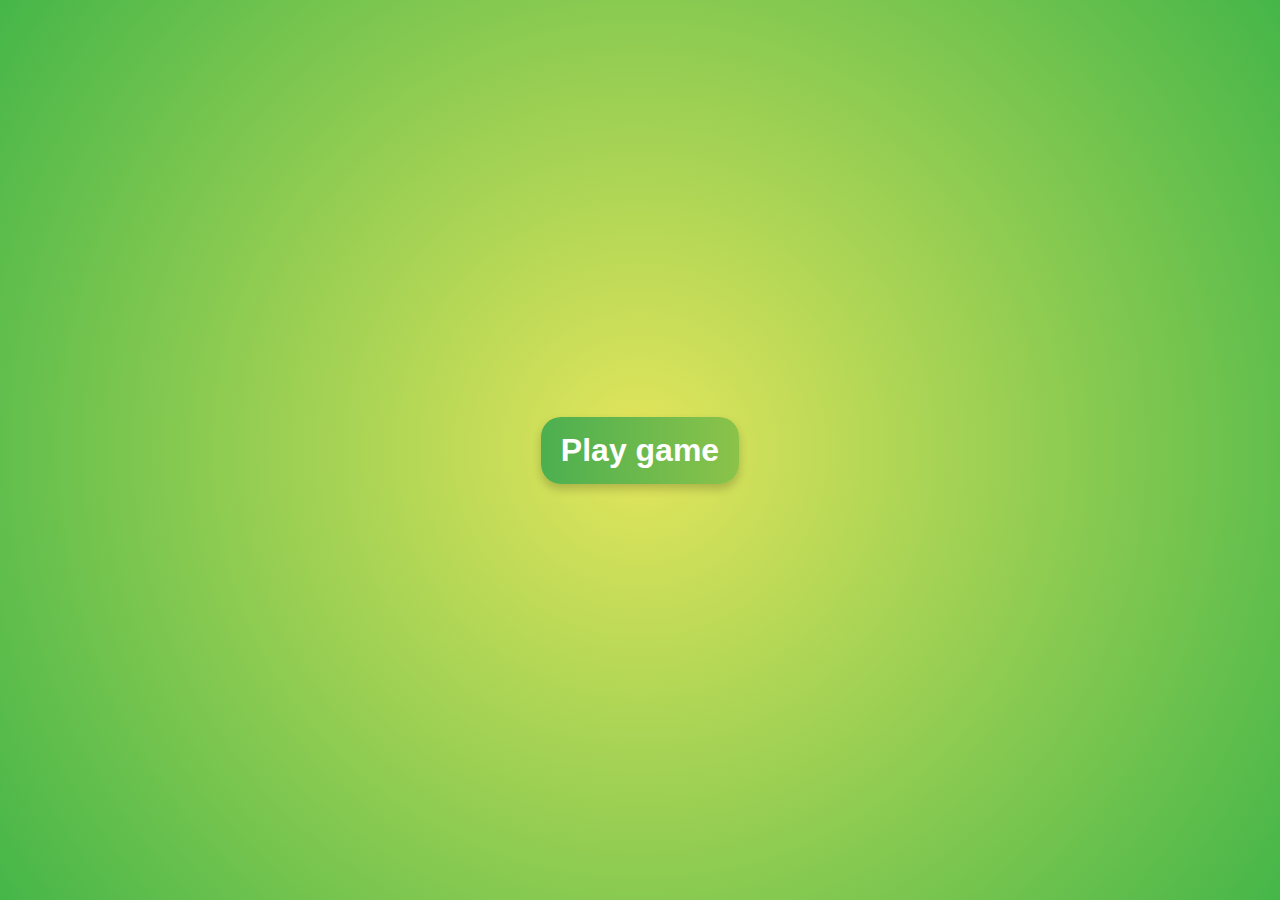
==== playgame.html @ 46baa1d8 "playgame screen" ====
<!DOCTYPE html>
<html lang="en">
<head>
    <meta charset="UTF-8">
    <meta name="viewport" content="width=device-width, initial-scale=1.0">
    <title>Whack a mole</title>
    <link rel="stylesheet" href="assets/css/styles.css">
</head>

<style>
    body {
        display: flex;
        align-items: center;
        justify-content: center;
        height: 100vh;
        background: radial-gradient(circle, #dce35b 5%, #45b649);
    }
</style>

<body>

    <button id="playgame">Play game</button>

    <script src="assets/JS/script.js"></script>
</body>
</html>
---- assets/css/styles.css ----
* {
    padding: 0;
    margin: 0;
    box-sizing: border-box;
}

#backgroundimg img {
    position: absolute;
    z-index: -99;
    width: 100%;
    height: 100%;
}

/*score counter*/ 
#scoretext {
    position: absolute;
    justify-content: center;
    top: 50%;
    left: 42%;
    transform: translate(-50%, -50%); /* Centers the element vertically and horizontally */
    margin-top: 50px;
    margin-right: 20px;
    font-size: 1.55rem;
    font-weight: bold;
    font-family: 'Comic Sans MS', cursive, sans-serif;
    color: #fff;
    background: linear-gradient(to right, #4CAF50, #8BC34A); /* Green gradient */
    padding: 15px 20px;
    border-radius: 20px;
    text-align: center;
    box-shadow: 0 5px 10px rgba(0, 0, 0, 0.2);
    
}


/*timer*/ 
#countdowntext {
    position: absolute;
    justify-content: center;
    top: 45.5%;
    right: 34%;
    margin-top: 50px;
    margin-right: 20px;
    font-size: 1.55rem;
    font-weight: bold;
    font-family: 'Comic Sans MS', cursive, sans-serif;
    color: #fff;
    background: linear-gradient(to right, #4CAF50, #8BC34A); /* Green gradient */
    padding: 15px 20px;
    border-radius: 20px;
    text-align: center;
    box-shadow: 0 5px 10px rgba(0, 0, 0, 0.2);
}

#difficulty {
    position: absolute;
    display: flex;
    flex-direction: row;
    top: 13%; /* Positioning vertically */
    right:23%; /* Positioning horizontally */
    transform: translate(-50%, -50%); /* Centering */
    gap: 55px;
}

.difficultyclass {
    justify-content: center;
    font-size: 1.25rem;
    font-weight: bold;
    font-family: 'Comic Sans MS', cursive, sans-serif;
    color: #fff;
    background: linear-gradient(to right, #4CAF50, #8BC34A); 
    padding: 15px 20px;
    border-radius: 20px;
    text-align: center;
    box-shadow: 0 5px 10px rgba(0, 0, 0, 0.2);
    border: none;
    transition: transform 0.2s ease-in-out; /* Smooth hover effect */
}

/*hover effects*/ 
.difficultyclass:hover {
    transform: scale(1.1); /* Slightly enlarge the button */
}

/*gameboard styles*/ 
#gameboard {
    position: absolute;
    top: 50%;
    left: 50%; 
    transform: translate(-50%, -50%); 
    width: 1100px; 
    height: 650px; 
    background: linear-gradient(to bottom, #fff8b5, #b6d7a8);
    border: 3px solid black; 
    border-radius: 15px; 
    z-index: -1;

}

/*moles styles*/ 
.toprow,.bottomrow {
    display: flex;
    flex-direction:row;
}

.toprow {
    gap: 50px;
    margin-left: 6.5rem;
}

.bottomrow {
    margin-left: 16rem;
    gap:120px;
}

.pair {
    position: relative; 
    width: 9rem; 
    height: 9rem; 
    display: flex;
    justify-content: center;
    align-items: center;
    margin:6rem;
}


.mole {
    position: absolute;
    height: 7.5rem; 
    width: auto;
    margin-top: 6rem;
    margin-left: 6rem;
    z-index: 0;
    background: none;
    transform: translateY(60px);
}

/*hole styles*/ 
.hole {
    position: absolute;
    height: 6rem; 
    width: auto;
    margin-top: 14rem;
    margin-left: 6.25rem;
    z-index: 1;
    background: none;
}


/*play game button*/ 
#playgame {
    font-size: 2rem;
    font-weight: bold;
    font-family: 'Comic Sans MS', cursive, sans-serif;
    color: #fff;
    background: linear-gradient(to right, #4CAF50, #8BC34A); 
    padding: 15px 20px;
    border-radius: 20px;
    box-shadow: 0 5px 10px rgba(0, 0, 0, 0.2);
    border: none;
    transition: transform 0.2s ease-in-out; /* Smooth hover effect */
}
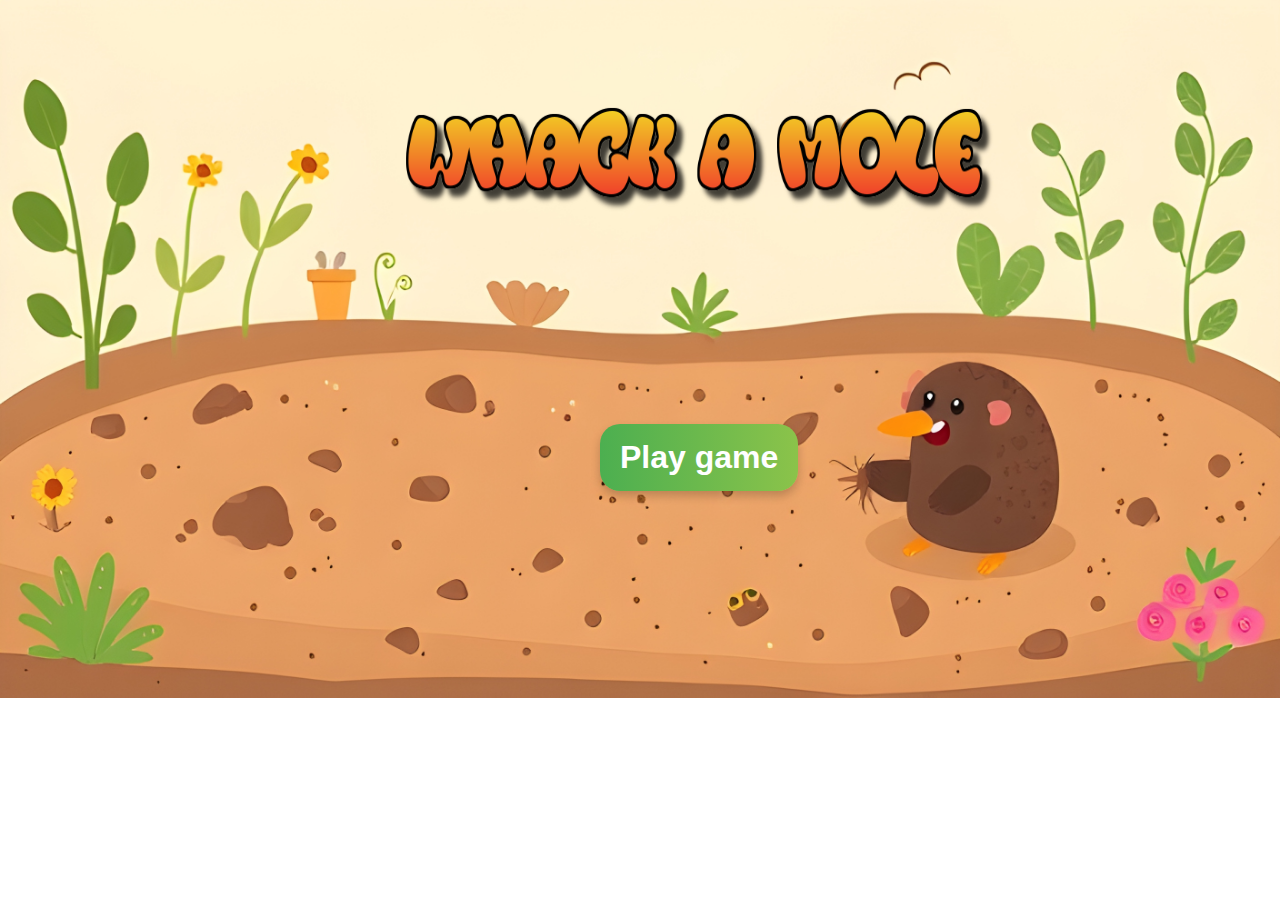
==== commit 04372bcd: "playgame screen update" ====
--- a/playgame.html
+++ b/playgame.html
@@ -9,17 +9,21 @@
 
 <style>
     body {
-        display: flex;
-        align-items: center;
-        justify-content: center;
-        height: 100vh;
-        background: radial-gradient(circle, #dce35b 5%, #45b649);
+        background: url('./assets/images/bppg.jpg');
+        background-repeat: no-repeat;
+        background-size: cover;
     }
+   
 </style>
 
 <body>
+  
+    <img id="title" src="assets/images/whackamoletitle.png" alt="WHACK A MOLE (title)">
 
-    <button id="playgame">Play game</button>
+    <div id="playgamediv">
+        <button id="playgame">Play game</button>
+    </div>
+    
 
     <script src="assets/JS/script.js"></script>
 </body>
--- a/assets/css/styles.css
+++ b/assets/css/styles.css
@@ -148,7 +148,11 @@
 
 
 /*play game button*/ 
+
 #playgame {
+    margin: 100px;
+    margin-bottom: 60px;
+    margin-left: 600px;
     font-size: 2rem;
     font-weight: bold;
     font-family: 'Comic Sans MS', cursive, sans-serif;
@@ -158,5 +162,30 @@
     border-radius: 20px;
     box-shadow: 0 5px 10px rgba(0, 0, 0, 0.2);
     border: none;
-    transition: transform 0.2s ease-in-out; /* Smooth hover effect */
-}+    transition: background-color 0.3s ease;
+    animation: breathe 2s infinite;
+}
+
+@keyframes breathe {
+    0% {
+      transform: scale(1); /* normal size */
+    }
+    50% {
+      transform: scale(1.1); /* expand */
+    }
+    100% {
+      transform: scale(1); /* back to normal size */
+    }
+}
+
+#title {
+    margin: 100px;
+    margin-left: 400px;
+    margin-top: 100px;
+    height:120px ;
+    width: 600px;
+}
+
+
+
+
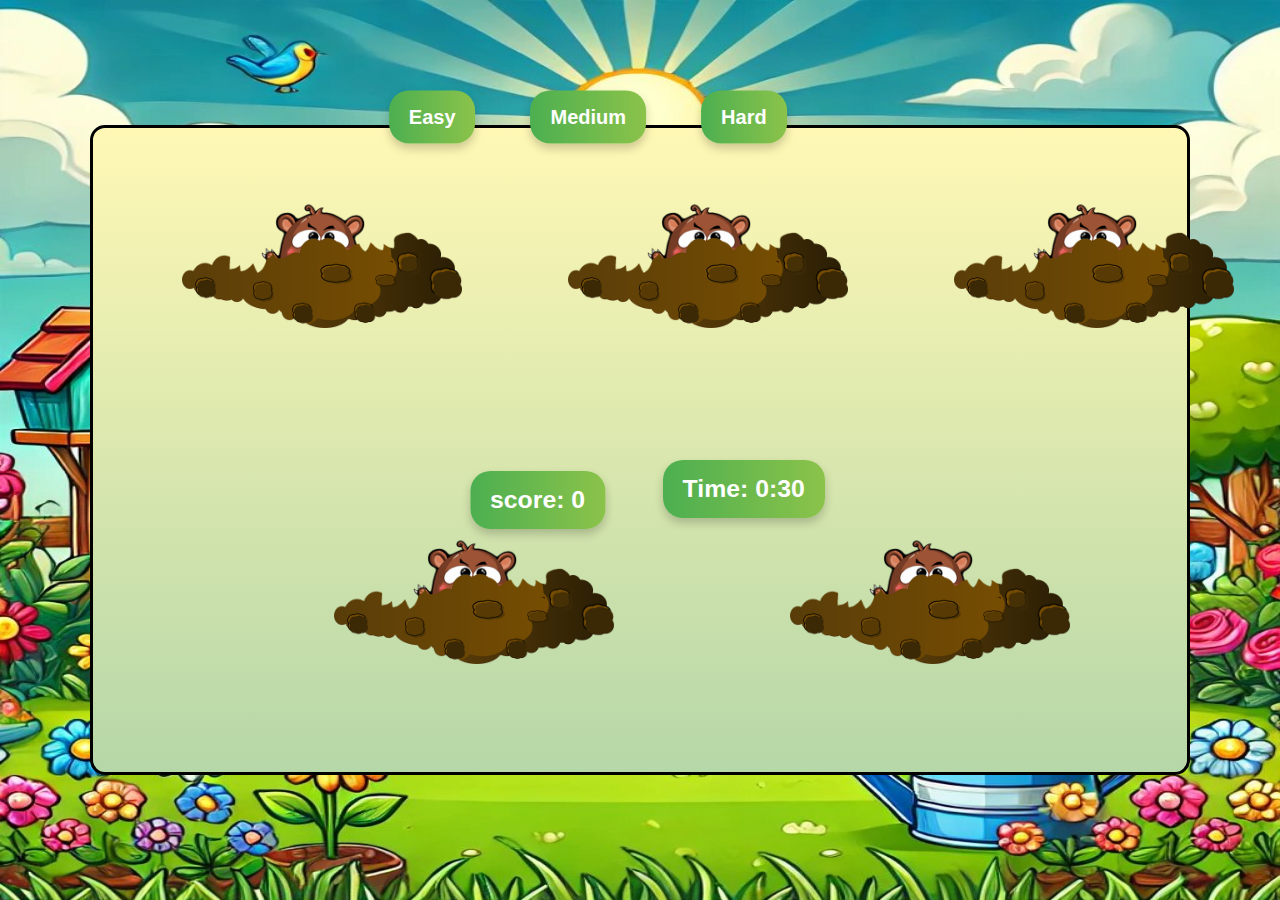
==== commit 12a034b0: "file name changes/deployment fix" ====
--- a/playgame.html
+++ b/playgame.html
@@ -6,25 +6,70 @@
     <title>Whack a mole</title>
     <link rel="stylesheet" href="assets/css/styles.css">
 </head>
+<body>
 
-<style>
-    body {
-        background: url('./assets/images/bppg.jpg');
-        background-repeat: no-repeat;
-        background-size: cover;
-    }
-   
-</style>
+    <div id="backgroundimg">
+        <img src="assets/images/background.png" alt="background image" >
+    </div>
 
-<body>
-  
-    <img id="title" src="assets/images/whackamoletitle.png" alt="WHACK A MOLE (title)">
+    <!--Game board-->
+    <div class="gameboard">
+        <div id="gameboard">
+        </div>
+    </div>
 
-    <div id="playgamediv">
-        <button id="playgame">Play game</button>
+    <!--Score Counter-->
+    <div >
+        <h2 id="scoretext">score: <span id="scorenumber">0</span></h2>
     </div>
+
+    <!--Timer-->
+    <div>
+        <h2 id="countdowntext">Time: <span id="countdown" ></span></h2>
+    </div>
+
+
+    <!--difficulty levels-->
+    <div id="difficulty">
+        <button class="difficultyclass" id="easy">
+            Easy
+        </button>
+        <button class="difficultyclass" id="medium">
+            Medium
+        </button>
+        <button class="difficultyclass" id="hard">
+            Hard
+        </button>
+    </div>
+
+    <!--Moles and Hole pairs-->
+        <div class="toprow">
+            <div class="pair">
+                <img src="assets/images/mole.png" alt="mole" id="mole1" class="mole" data-clicked="false">
+                <img src="assets/images/mole-dirt.png" alt="mole hole " class="hole">
+            </div>
+            <div class="pair">
+                <img src="assets/images/mole.png" alt="mole" id="mole2" class="mole" data-clicked="false">
+                <img src="assets/images/mole-dirt.png" alt="mole hole " class="hole">
+            </div>
+            <div class="pair">
+                <img src="assets/images/mole.png" alt="mole" id="mole3" class="mole" data-clicked="false">
+                <img src="assets/images/mole-dirt.png" alt="mole hole " class="hole">
+            </div>
+        </div>
+        <div class="bottomrow">
+            <div class="pair">
+                <img src="assets/images/mole.png" alt="mole" id="mole4" class="mole" data-clicked="false">
+                <img src="assets/images/mole-dirt.png" alt="mole hole " class="hole">
+            </div>
+            <div class="pair">
+                <img src="assets/images/mole.png" alt="mole" id="mole5" class="mole" data-clicked="false">
+                <img src="assets/images/mole-dirt.png" alt="mole hole " class="hole">
+            </div>
+        </div>
+
     
 
-    <script src="assets/JS/script.js"></script>
+        <script src="assets/JS/script.js"></script>
 </body>
 </html>--- a/assets/css/styles.css
+++ b/assets/css/styles.css
@@ -186,6 +186,10 @@
     width: 600px;
 }
 
+button {
+    cursor: pointer;
+}
 
 
 
+
